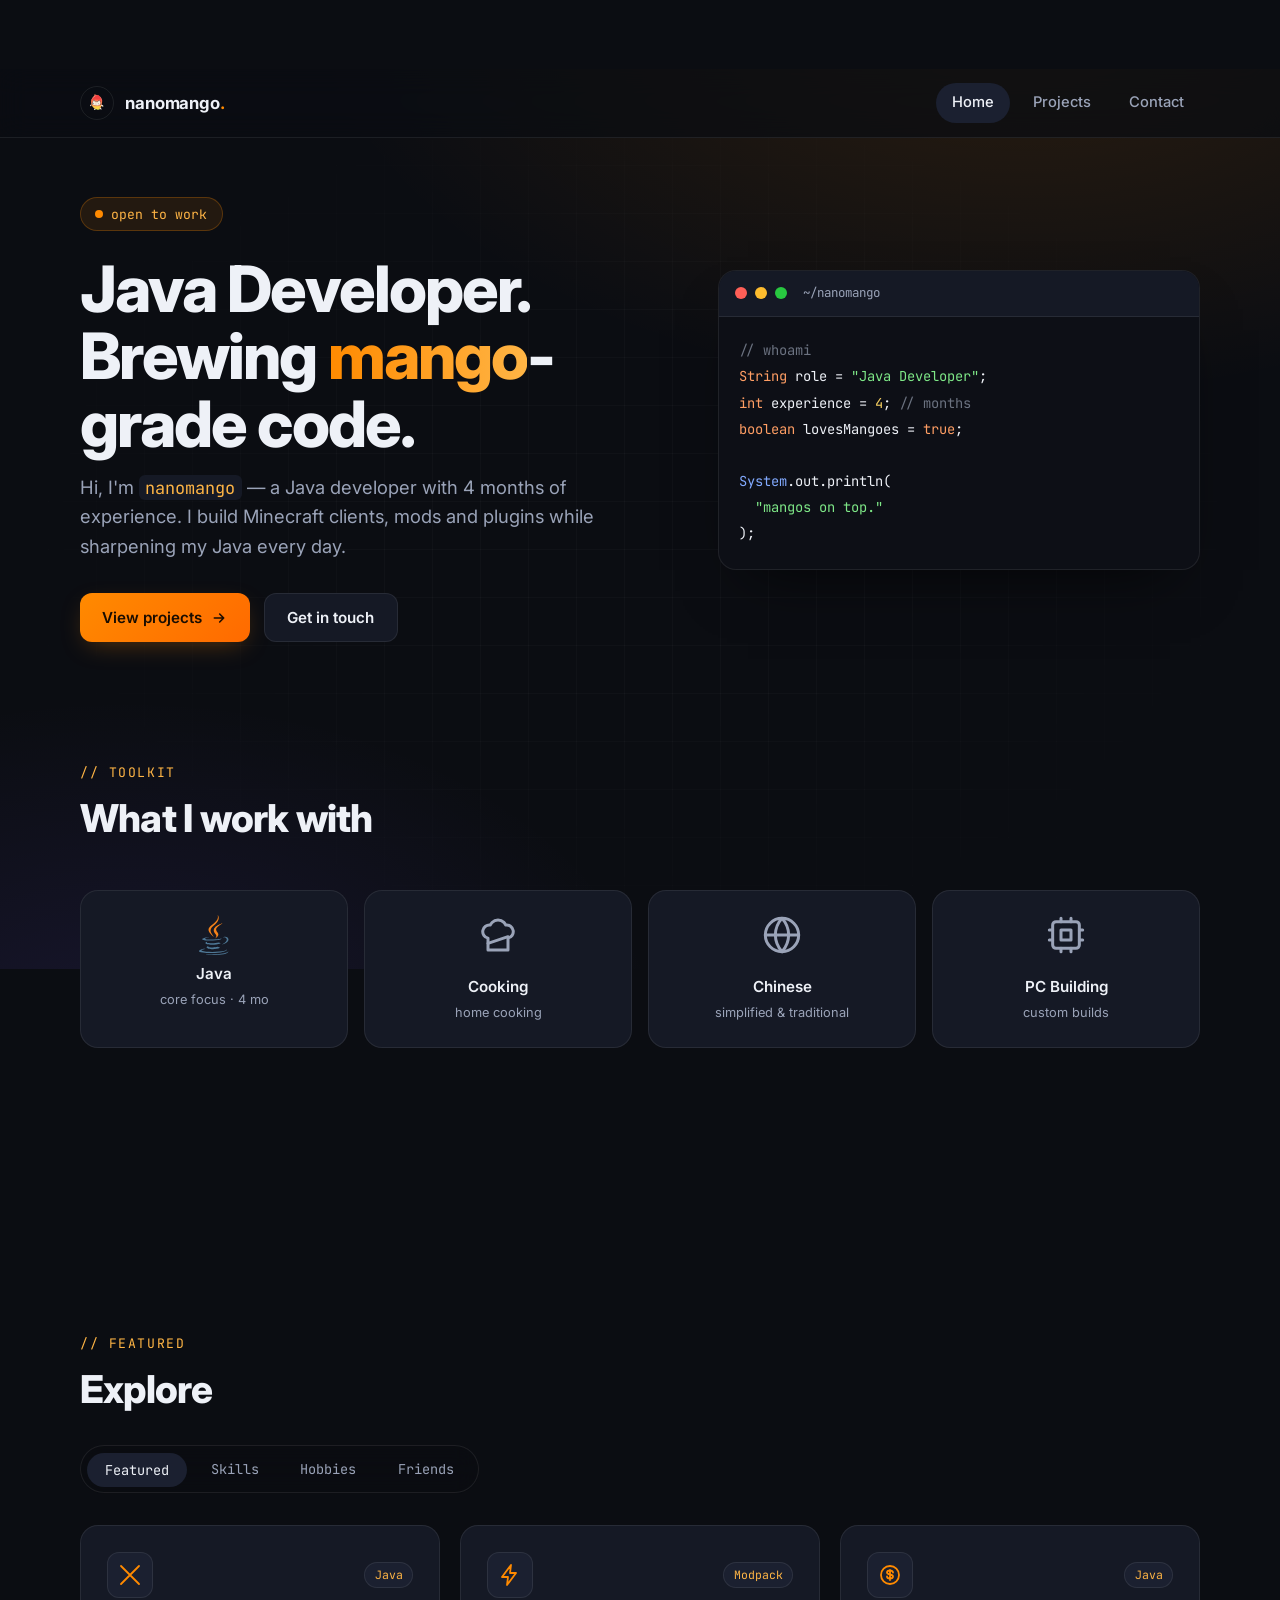
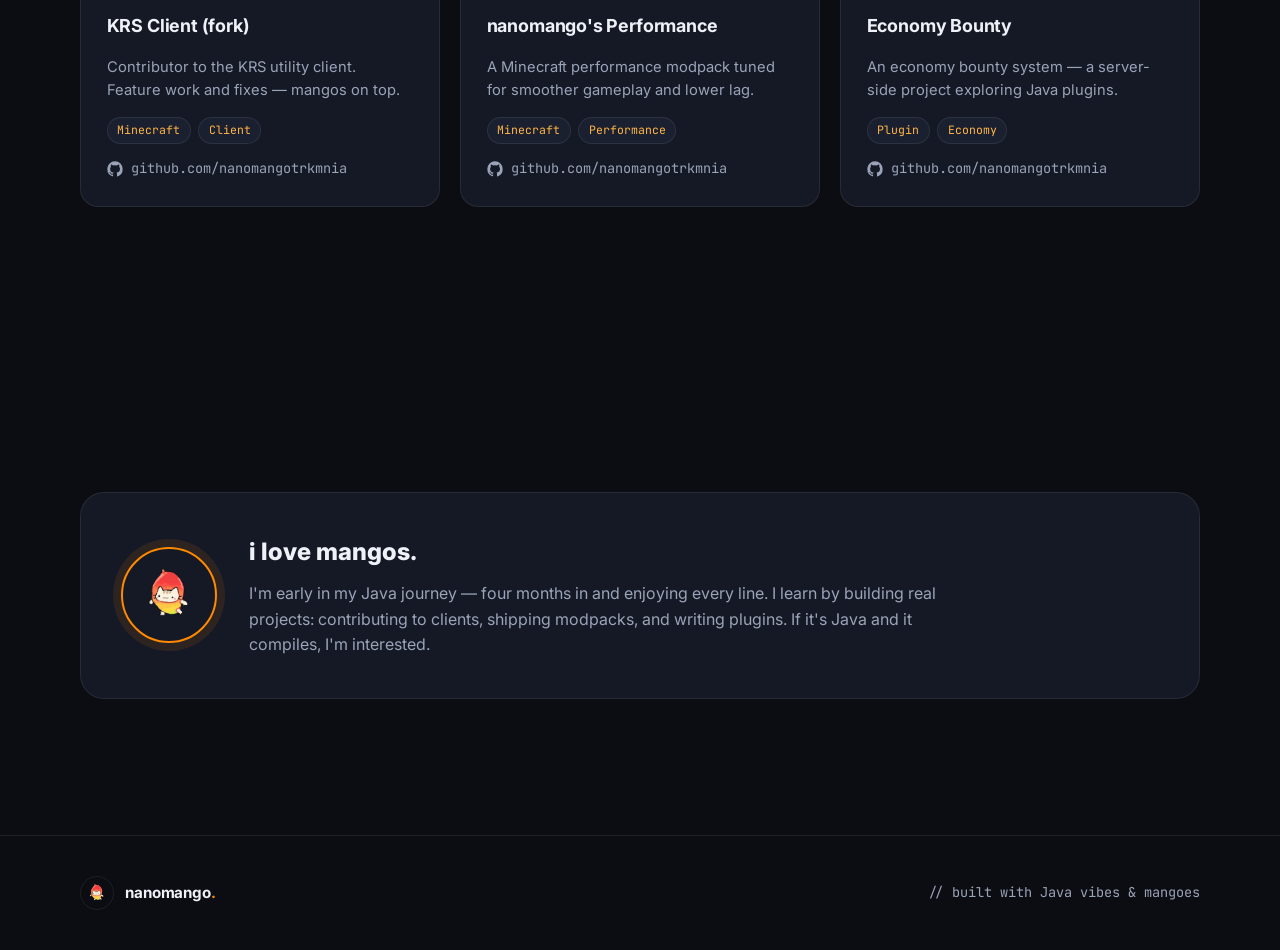
==== index.html @ e70721fc "website revamp" ====
<!DOCTYPE html>
<html lang="en" class="home">
<head>
    <meta charset="UTF-8">
    <meta name="viewport" content="width=device-width, initial-scale=1.0">
    <title>nanomango — Java Developer</title>
    <meta name="description" content="nanomango is a Java developer with 4 months of experience building Minecraft mods, plugins and clients.">
    <link rel="icon" type="image/png" href="assets/mangocat.png">
    <link rel="preconnect" href="https://fonts.googleapis.com">
    <link rel="preconnect" href="https://fonts.gstatic.com" crossorigin>
    <link href="https://fonts.googleapis.com/css2?family=Inter:wght@400;500;600;700;800&family=JetBrains+Mono:wght@400;500;600&display=swap" rel="stylesheet">
    <link rel="stylesheet" href="assets/style.css">
</head>
<body>
    <nav class="nav">
        <div class="container nav-inner">
            <a class="brand" href="./">
                <img src="assets/mangocat.png" alt="nanomango">
                nanomango<span class="dot">.</span>
            </a>
            <div class="nav-links">
                <a href="./" class="active">Home</a>
                <a href="projects/">Projects</a>
                <a href="contact/">Contact</a>
            </div>
        </div>
    </nav>

    <main>
        <section class="hero container">
            <div>
                <span class="eyebrow"><span class="pulse"></span> open to work</span>
                <h1>Java Developer.<br>Brewing <span class="accent">mango</span>-grade code.</h1>
                <p class="subtitle">
                    Hi, I'm <code>nanomango</code> — a Java developer with 4 months of experience.
                    I build Minecraft clients, mods and plugins while sharpening my Java every day.
                </p>
                <div class="btn-row">
                    <a class="btn btn-primary" href="projects/">
                        View projects
                        <svg width="16" height="16" viewBox="0 0 24 24" fill="none" stroke="currentColor" stroke-width="2.4" stroke-linecap="round" stroke-linejoin="round"><path d="M5 12h14M13 6l6 6-6 6"/></svg>
                    </a>
                    <a class="btn btn-ghost" href="contact/">Get in touch</a>
                </div>
            </div>

            <div class="terminal">
                <div class="terminal-head">
                    <span class="tl red"></span>
                    <span class="tl yellow"></span>
                    <span class="tl green"></span>
                    <span class="path">~/nanomango</span>
                </div>
                <div class="terminal-body">
                    <div class="line"><span class="cm">// whoami</span></div>
                    <div class="line"><span class="kw">String</span> role = <span class="str">"Java Developer"</span>;</div>
                    <div class="line"><span class="kw">int</span> experience = <span class="num">4</span>; <span class="cm">// months</span></div>
                    <div class="line"><span class="kw">boolean</span> lovesMangoes = <span class="kw">true</span>;</div>
                    <div class="line">&nbsp;</div>
                    <div class="line"><span class="fn">System</span>.out.println(</div>
                    <div class="line">  <span class="str">"mangos on top."</span></div>
                    <div class="line">);</div>
                </div>
            </div>
        </section>

        <section class="section container">
            <div class="section-head">
                <div class="kicker">// toolkit</div>
                <h2>What I work with</h2>
            </div>
            <div class="skills-grid">
                <div class="skill">
                    <img src="assets/java.svg" alt="Java" width="40" height="40">
                    <div class="name">Java</div>
                    <div class="lvl">core focus · 4 mo</div>
                </div>
                <div class="skill">
                    <svg viewBox="0 0 24 24" fill="none" stroke="#9aa3b8" stroke-width="1.8" stroke-linecap="round" stroke-linejoin="round"><path d="M6 13.87A4 4 0 0 1 7.41 6a5.11 5.11 0 0 1 1.05-1.54 5 5 0 0 1 7.08 0A5.11 5.11 0 0 1 16.59 6 4 4 0 0 1 18 13.87V21H6Z"/><path d="m6 17 12-4"/></svg>
                    <div class="name">Cooking</div>
                    <div class="lvl">home cooking</div>
                </div>
                <div class="skill">
                    <svg viewBox="0 0 24 24" fill="none" stroke="#9aa3b8" stroke-width="1.8" stroke-linecap="round" stroke-linejoin="round"><circle cx="12" cy="12" r="10"/><path d="M2 12h20M12 2a15.3 15.3 0 0 1 4 10 15.3 15.3 0 0 1-4 10 15.3 15.3 0 0 1-4-10 15.3 15.3 0 0 1 4-10z"/></svg>
                    <div class="name">Chinese</div>
                    <div class="lvl">simplified & traditional</div>
                </div>
                <div class="skill">
                    <svg viewBox="0 0 24 24" fill="none" stroke="#9aa3b8" stroke-width="1.8" stroke-linecap="round" stroke-linejoin="round"><rect x="4" y="4" width="16" height="16" rx="2"/><rect x="9" y="9" width="6" height="6"/><path d="M15 2v2M15 20v2M2 15h2M2 9h2M20 15h2M20 9h2M9 2v2M9 20v2"/></svg>
                    <div class="name">PC Building</div>
                    <div class="lvl">custom builds</div>
                </div>
            </div>
        </section>

        <section class="showcase container" id="showcase">
            <div class="section-head showcase-head">
                <div class="kicker">// featured</div>
                <h2>Explore</h2>
            </div>

            <div class="tabs" role="tablist">
                <button class="tab active" data-tab="featured">Featured</button>
                <button class="tab" data-tab="skills">Skills</button>
                <button class="tab" data-tab="hobbies">Hobbies</button>
                <button class="tab" data-tab="friends">Friends</button>
            </div>

            <div class="panes">
                <div class="pane active" id="pane-featured">
                    <div class="projects-grid">
                        <a class="project" href="https://github.com/nanomangotrkmnia/KRS-ohio-ver" target="_blank" rel="noopener">
                            <div class="project-top">
                                <span class="icon-badge">
                                    <svg viewBox="0 0 24 24" fill="none" stroke="#ff8a00" stroke-width="1.8" stroke-linecap="round" stroke-linejoin="round"><path d="M3 3l18 18M3 21L21 3"/></svg>
                                </span>
                                <span class="tag">Java</span>
                            </div>
                            <h3>KRS Client (fork)</h3>
                            <p>Contributor to the KRS utility client. Feature work and fixes — mangos on top.</p>
                            <div class="tags">
                                <span class="tag">Minecraft</span>
                                <span class="tag">Client</span>
                            </div>
                            <span class="repo-link">
                                <svg viewBox="0 0 24 24" fill="currentColor"><path d="M12 .5A11.5 11.5 0 0 0 .5 12a11.5 11.5 0 0 0 7.86 10.92c.58.11.79-.25.79-.56v-2c-3.2.7-3.88-1.36-3.88-1.36-.53-1.33-1.28-1.68-1.28-1.68-1.05-.72.08-.7.08-.7 1.16.08 1.77 1.2 1.77 1.2 1.03 1.77 2.7 1.26 3.36.96.1-.75.4-1.26.73-1.55-2.55-.29-5.24-1.28-5.24-5.68 0-1.25.45-2.28 1.2-3.08-.12-.3-.52-1.46.11-3.05 0 0 .97-.31 3.18 1.18a11 11 0 0 1 5.79 0c2.2-1.49 3.17-1.18 3.17-1.18.63 1.59.23 2.75.12 3.05.74.8 1.2 1.83 1.2 3.08 0 4.4-2.69 5.39-5.25 5.67.41.36.78 1.06.78 2.14v3.17c0 .31.2.68.8.56A11.5 11.5 0 0 0 23.5 12 11.5 11.5 0 0 0 12 .5Z"/></svg>
                                github.com/nanomangotrkmnia
                            </span>
                        </a>

                        <a class="project" href="https://github.com/nanomangotrkmnia/Nano-s-Performance" target="_blank" rel="noopener">
                            <div class="project-top">
                                <span class="icon-badge">
                                    <svg viewBox="0 0 24 24" fill="none" stroke="#ff8a00" stroke-width="1.8" stroke-linecap="round" stroke-linejoin="round"><path d="M13 2L4 14h6l-1 8 9-12h-6z"/></svg>
                                </span>
                                <span class="tag">Modpack</span>
                            </div>
                            <h3>nanomango's Performance</h3>
                            <p>A Minecraft performance modpack tuned for smoother gameplay and lower lag.</p>
                            <div class="tags">
                                <span class="tag">Minecraft</span>
                                <span class="tag">Performance</span>
                            </div>
                            <span class="repo-link">
                                <svg viewBox="0 0 24 24" fill="currentColor"><path d="M12 .5A11.5 11.5 0 0 0 .5 12a11.5 11.5 0 0 0 7.86 10.92c.58.11.79-.25.79-.56v-2c-3.2.7-3.88-1.36-3.88-1.36-.53-1.33-1.28-1.68-1.28-1.68-1.05-.72.08-.7.08-.7 1.16.08 1.77 1.2 1.77 1.2 1.03 1.77 2.7 1.26 3.36.96.1-.75.4-1.26.73-1.55-2.55-.29-5.24-1.28-5.24-5.68 0-1.25.45-2.28 1.2-3.08-.12-.3-.52-1.46.11-3.05 0 0 .97-.31 3.18 1.18a11 11 0 0 1 5.79 0c2.2-1.49 3.17-1.18 3.17-1.18.63 1.59.23 2.75.12 3.05.74.8 1.2 1.83 1.2 3.08 0 4.4-2.69 5.39-5.25 5.67.41.36.78 1.06.78 2.14v3.17c0 .31.2.68.8.56A11.5 11.5 0 0 0 23.5 12 11.5 11.5 0 0 0 12 .5Z"/></svg>
                                github.com/nanomangotrkmnia
                            </span>
                        </a>

                        <a class="project" href="https://github.com/nanomangotrkmnia/EconomyBounty" target="_blank" rel="noopener">
                            <div class="project-top">
                                <span class="icon-badge">
                                    <svg viewBox="0 0 24 24" fill="none" stroke="#ff8a00" stroke-width="1.8" stroke-linecap="round" stroke-linejoin="round"><circle cx="12" cy="12" r="9"/><path d="M12 7v10M15 9.5c0-1.4-1.3-2-3-2s-3 .6-3 2 1.4 1.7 3 2 3 .6 3 2-1.3 2-3 2-3-.6-3-2"/></svg>
                                </span>
                                <span class="tag">Java</span>
                            </div>
                            <h3>Economy Bounty</h3>
                            <p>An economy bounty system — a server-side project exploring Java plugins.</p>
                            <div class="tags">
                                <span class="tag">Plugin</span>
                                <span class="tag">Economy</span>
                            </div>
                            <span class="repo-link">
                                <svg viewBox="0 0 24 24" fill="currentColor"><path d="M12 .5A11.5 11.5 0 0 0 .5 12a11.5 11.5 0 0 0 7.86 10.92c.58.11.79-.25.79-.56v-2c-3.2.7-3.88-1.36-3.88-1.36-.53-1.33-1.28-1.68-1.28-1.68-1.05-.72.08-.7.08-.7 1.16.08 1.77 1.2 1.77 1.2 1.03 1.77 2.7 1.26 3.36.96.1-.75.4-1.26.73-1.55-2.55-.29-5.24-1.28-5.24-5.68 0-1.25.45-2.28 1.2-3.08-.12-.3-.52-1.46.11-3.05 0 0 .97-.31 3.18 1.18a11 11 0 0 1 5.79 0c2.2-1.49 3.17-1.18 3.17-1.18.63 1.59.23 2.75.12 3.05.74.8 1.2 1.83 1.2 3.08 0 4.4-2.69 5.39-5.25 5.67.41.36.78 1.06.78 2.14v3.17c0 .31.2.68.8.56A11.5 11.5 0 0 0 23.5 12 11.5 11.5 0 0 0 12 .5Z"/></svg>
                                github.com/nanomangotrkmnia
                            </span>
                        </a>
                    </div>
                </div>

                <div class="pane" id="pane-skills">
                    <div class="skills-grid">
                        <div class="skill">
                            <svg viewBox="0 0 24 24" fill="none" stroke="#9aa3b8" stroke-width="1.8" stroke-linecap="round" stroke-linejoin="round"><path d="M6 3h12v4a6 6 0 0 1-12 0zM6 4H4a2 2 0 0 0 2 3M18 4h2a2 2 0 0 1-2 3"/></svg>
                            <div class="name">Java</div>
                            <div class="lvl">core focus · 4 mo</div>
                            <div class="desc">OOP fundamentals, practiced daily.</div>
                        </div>
                        <div class="skill">
                            <svg viewBox="0 0 24 24" fill="none" stroke="#9aa3b8" stroke-width="1.8" stroke-linecap="round" stroke-linejoin="round"><path d="M6 13.87A4 4 0 0 1 7.41 6a5.11 5.11 0 0 1 1.05-1.54 5 5 0 0 1 7.08 0A5.11 5.11 0 0 1 16.59 6 4 4 0 0 1 18 13.87V21H6Z"/><path d="m6 17 12-4"/></svg>
                            <div class="name">Cooking</div>
                            <div class="lvl">home cooking</div>
                            <div class="desc">Kitchen experiments on the daily.</div>
                        </div>
                        <div class="skill">
                            <svg viewBox="0 0 24 24" fill="none" stroke="#9aa3b8" stroke-width="1.8" stroke-linecap="round" stroke-linejoin="round"><circle cx="12" cy="12" r="10"/><path d="M2 12h20M12 2a15.3 15.3 0 0 1 4 10 15.3 15.3 0 0 1-4 10 15.3 15.3 0 0 1-4-10 15.3 15.3 0 0 1 4-10z"/></svg>
                            <div class="name">Chinese</div>
                            <div class="lvl">simplified & traditional</div>
                            <div class="desc">Reading and writing in both scripts.</div>
                        </div>
                        <div class="skill">
                            <svg viewBox="0 0 24 24" fill="none" stroke="#9aa3b8" stroke-width="1.8" stroke-linecap="round" stroke-linejoin="round"><rect x="4" y="4" width="16" height="16" rx="2"/><rect x="9" y="9" width="6" height="6"/><path d="M15 2v2M15 20v2M2 15h2M2 9h2M20 15h2M20 9h2M9 2v2M9 20v2"/></svg>
                            <div class="name">PC Building</div>
                            <div class="lvl">custom builds</div>
                            <div class="desc">Picking parts and putting them together.</div>
                        </div>
                    </div>
                </div>

                <div class="pane" id="pane-hobbies">
                    <div class="hobby-grid">
                        <div class="card">
                            <h3>Minecraft</h3>
                            <p>Building, exploring and breaking blocks since forever.</p>
                        </div>
                        <div class="card">
                            <h3>Modding</h3>
                            <p>Tinkering with clients, mods and plugins.</p>
                        </div>
                        <div class="card">
                            <h3>Mangoes</h3>
                            <p>The superior fruit. No debate.</p>
                        </div>
                        <div class="card">
                            <h3>PC Building</h3>
                            <p>Picking parts and chasing frames.</p>
                        </div>
                        <div class="card">
                            <h3>Reading</h3>
                            <p>Novels and manhwas, one chapter at a time.</p>
                        </div>
                        <div class="card">
                            <h3>Cooking</h3>
                            <p>Experimenting in the kitchen.</p>
                        </div>
                        <div class="card">
                            <h3>Bedwars</h3>
                            <p>Breaking beds and taking names.</p>
                        </div>
                    </div>
                </div>

                <div class="pane" id="pane-friends">
                    <div class="friend-grid">
                        <div class="card friend">
                            <img class="friend-avatar" src="assets/friend-1.png" alt="Jamal Haung">
                            <h3>Jamal Haung</h3>
                            <span class="tag">friend</span>
                        </div>
                        <a class="card friend" href="https://discord.gg/nMTEzHcwSW" target="_blank" rel="noopener">
                            <h3>KRS Discord</h3>
                            <p>Join the KRS client community.</p>
                            <span class="tag">discord</span>
                            <span class="hint">click me to get invite</span>
                        </a>
                        <div class="card friend">
                            <img class="friend-avatar" src="assets/friend-2.png" alt="Coda">
                            <h3>Coda</h3>
                            <span class="tag">friend</span>
                        </div>
                    </div>
                    <p class="pane-note">More friends, communities &amp; servers will be added here soon.</p>
                </div>
            </div>
        </section>

        <section class="section container">
            <div class="about">
                <img class="mango-badge" src="assets/mangocat.png" alt="mangocat">
                <div>
                    <h2>i love mangos.</h2>
                    <p>
                        I'm early in my Java journey — four months in and enjoying every line.
                        I learn by building real projects: contributing to clients, shipping modpacks,
                        and writing plugins. If it's Java and it compiles, I'm interested.
                    </p>
                </div>
            </div>
        </section>
    </main>

    <footer class="footer">
        <div class="container footer-inner">
            <a class="brand" href="./">
                <img src="assets/mangocat.png" alt="nanomango">
                nanomango<span class="dot">.</span>
            </a>
            <span class="made">// built with Java vibes & mangoes</span>
        </div>
    </footer>

    <script>
        const tabs = document.querySelectorAll('.tab');
        const panes = document.querySelectorAll('.pane');
        tabs.forEach(tab => {
            tab.addEventListener('click', () => {
                tabs.forEach(t => t.classList.remove('active'));
                panes.forEach(p => p.classList.remove('active'));
                tab.classList.add('active');
                document.getElementById('pane-' + tab.dataset.tab).classList.add('active');
            });
        });
    </script>
</body>
</html>
---- assets/style.css ----
:root {
    --bg: #0b0d12;
    --bg-2: #10131b;
    --surface: #151925;
    --surface-2: #1b2030;
    --border: rgba(255, 255, 255, 0.08);
    --text: #eef1f7;
    --muted: #9aa3b8;
    --accent: #ff8a00;
    --accent-2: #ffb545;
    --accent-glow: rgba(255, 138, 0, 0.35);
    --code: #7ee787;
    --radius: 18px;
    --mono: "JetBrains Mono", "SF Mono", "Cascadia Code", Consolas, monospace;
    --sans: "Inter", -apple-system, BlinkMacSystemFont, "Segoe UI", Roboto, sans-serif;
}

* { margin: 0; padding: 0; box-sizing: border-box; }

html { scroll-behavior: smooth; }

html.home { scroll-snap-type: y mandatory; }

body {
    background: var(--bg);
    color: var(--text);
    font-family: var(--sans);
    line-height: 1.6;
    -webkit-font-smoothing: antialiased;
    overflow-x: hidden;
    position: relative;
}

/* Ambient background (replaces video) */
body::before {
    content: "";
    position: fixed;
    inset: 0;
    z-index: -2;
    background:
        radial-gradient(1200px 700px at 80% -10%, rgba(255, 138, 0, 0.14), transparent 60%),
        radial-gradient(900px 600px at 10% 110%, rgba(120, 90, 255, 0.12), transparent 60%),
        var(--bg);
}

body::after {
    content: "";
    position: fixed;
    inset: 0;
    z-index: -1;
    background-image:
        linear-gradient(rgba(255, 255, 255, 0.025) 1px, transparent 1px),
        linear-gradient(90deg, rgba(255, 255, 255, 0.025) 1px, transparent 1px);
    background-size: 48px 48px;
    mask-image: radial-gradient(ellipse at center, black 30%, transparent 75%);
    -webkit-mask-image: radial-gradient(ellipse at center, black 30%, transparent 75%);
}

a { color: inherit; text-decoration: none; }

.container {
    width: min(1120px, 92%);
    margin: 0 auto;
}

/* ---------- Nav ---------- */
.nav {
    position: sticky;
    top: 0;
    z-index: 50;
    backdrop-filter: blur(14px);
    background: rgba(11, 13, 18, 0.72);
    border-bottom: 1px solid var(--border);
}

.nav-inner {
    display: flex;
    align-items: center;
    justify-content: space-between;
    height: 68px;
}

.brand {
    display: flex;
    align-items: center;
    gap: 0;
    font-weight: 700;
    font-size: 1.05rem;
    letter-spacing: -0.01em;
}

.brand img {
    width: 34px;
    height: 34px;
    border-radius: 50%;
    object-fit: cover;
    border: 1px solid var(--border);
    margin-right: 0.7rem;
}

.brand .dot {
    color: var(--accent);
}

.nav-links {
    display: flex;
    gap: 0.4rem;
}

.nav-links a {
    padding: 0.5rem 1rem;
    border-radius: 999px;
    color: var(--muted);
    font-size: 0.92rem;
    font-weight: 500;
    transition: color 0.2s ease, background 0.2s ease;
}

.nav-links a:hover { color: var(--text); background: var(--surface); }

.nav-links a.active { color: var(--text); background: var(--surface-2); }

/* ---------- Hero ---------- */
.hero {
    padding: clamp(4rem, 10vw, 8rem) 0 3rem;
    display: grid;
    grid-template-columns: 1.1fr 0.9fr;
    gap: 3rem;
    align-items: center;
}

.eyebrow {
    display: inline-flex;
    align-items: center;
    gap: 0.5rem;
    font-family: var(--mono);
    font-size: 0.82rem;
    color: var(--accent-2);
    background: rgba(255, 138, 0, 0.1);
    border: 1px solid rgba(255, 138, 0, 0.25);
    padding: 0.35rem 0.9rem;
    border-radius: 999px;
    margin-bottom: 1.5rem;
}

.eyebrow .pulse {
    width: 8px;
    height: 8px;
    border-radius: 50%;
    background: var(--accent);
    box-shadow: 0 0 0 0 var(--accent-glow);
    animation: pulse 2s infinite;
}

@keyframes pulse {
    0% { box-shadow: 0 0 0 0 var(--accent-glow); }
    70% { box-shadow: 0 0 0 9px transparent; }
    100% { box-shadow: 0 0 0 0 transparent; }
}

.hero h1 {
    font-size: clamp(2.4rem, 6vw, 4rem);
    font-weight: 800;
    letter-spacing: -0.03em;
    line-height: 1.05;
    margin-bottom: 1rem;
}

.hero h1 .accent {
    background: linear-gradient(90deg, var(--accent), var(--accent-2));
    -webkit-background-clip: text;
    background-clip: text;
    color: transparent;
}

.hero .subtitle {
    color: var(--muted);
    font-size: 1.15rem;
    max-width: 34rem;
    margin-bottom: 2rem;
}

.hero .subtitle code {
    font-family: var(--mono);
    color: var(--accent-2);
    background: var(--surface);
    padding: 0.1rem 0.4rem;
    border-radius: 6px;
    font-size: 0.92em;
}

.btn-row { display: flex; flex-wrap: wrap; gap: 0.9rem; }

.btn {
    display: inline-flex;
    align-items: center;
    gap: 0.55rem;
    padding: 0.72rem 1.4rem;
    border-radius: 12px;
    font-weight: 600;
    font-size: 0.95rem;
    transition: transform 0.15s ease, box-shadow 0.2s ease, background 0.2s ease;
}

.btn-primary {
    background: linear-gradient(135deg, var(--accent), #ff6a00);
    color: #1a0d00;
    box-shadow: 0 8px 26px -8px var(--accent-glow);
}

.btn-primary:hover { transform: translateY(-2px); box-shadow: 0 14px 34px -8px var(--accent-glow); }

.btn-ghost {
    background: var(--surface);
    border: 1px solid var(--border);
    color: var(--text);
}

.btn-ghost:hover { transform: translateY(-2px); background: var(--surface-2); }

/* Terminal card */
.terminal {
    background: #0d0f16;
    border: 1px solid var(--border);
    border-radius: var(--radius);
    overflow: hidden;
    box-shadow: 0 30px 60px -30px rgba(0, 0, 0, 0.7);
    font-family: var(--mono);
    font-size: 0.86rem;
}

.terminal-head {
    display: flex;
    align-items: center;
    gap: 0.5rem;
    padding: 0.8rem 1rem;
    background: var(--surface);
    border-bottom: 1px solid var(--border);
}

.terminal-head .tl {
    width: 12px;
    height: 12px;
    border-radius: 50%;
}

.tl.red { background: #ff5f57; }
.tl.yellow { background: #febc2e; }
.tl.green { background: #28c840; }

.terminal-head .path {
    margin-left: 0.5rem;
    color: var(--muted);
    font-size: 0.78rem;
}

.terminal-body { padding: 1.25rem 1.25rem 1.4rem; line-height: 1.9; }

.terminal-body .line { white-space: pre-wrap; word-break: break-word; }

.terminal-body .kw { color: #ff9e64; }
.terminal-body .str { color: #7ee787; }
.terminal-body .fn { color: #82aaff; }
.terminal-body .cm { color: #6b7280; }
.terminal-body .num { color: #f2cc60; }

/* ---------- Section helpers ---------- */
.section { padding: 4.5rem 0; }

.section-head { margin-bottom: 2.5rem; }

.section-head .kicker {
    font-family: var(--mono);
    color: var(--accent-2);
    font-size: 0.82rem;
    letter-spacing: 0.12em;
    text-transform: uppercase;
}

.section-head h2 {
    font-size: clamp(1.7rem, 4vw, 2.4rem);
    font-weight: 800;
    letter-spacing: -0.02em;
    margin-top: 0.3rem;
}

/* ---------- Skills ---------- */
.skills-grid {
    display: grid;
    grid-template-columns: repeat(auto-fit, minmax(150px, 1fr));
    gap: 1rem;
}

.skill {
    background: var(--surface);
    border: 1px solid var(--border);
    border-radius: var(--radius);
    padding: 1.5rem 1.25rem;
    text-align: center;
    transition: transform 0.2s ease, border-color 0.2s ease;
}

.skill:hover { transform: translateY(-4px); border-color: rgba(255, 138, 0, 0.4); }

.skill svg { width: 40px; height: 40px; margin-bottom: 0.8rem; }

.skill .name { font-weight: 600; font-size: 0.95rem; }

.skill .lvl { color: var(--muted); font-size: 0.8rem; margin-top: 0.2rem; }

/* ---------- Projects ---------- */
.projects-grid {
    display: grid;
    grid-template-columns: repeat(auto-fit, minmax(300px, 1fr));
    gap: 1.25rem;
}

.project {
    background: var(--surface);
    border: 1px solid var(--border);
    border-radius: var(--radius);
    padding: 1.6rem;
    display: flex;
    flex-direction: column;
    gap: 0.9rem;
    transition: transform 0.2s ease, border-color 0.2s ease, box-shadow 0.2s ease;
}

.project:hover {
    transform: translateY(-4px);
    border-color: rgba(255, 138, 0, 0.35);
    box-shadow: 0 20px 40px -24px rgba(255, 138, 0, 0.3);
}

.project-top {
    display: flex;
    align-items: center;
    justify-content: space-between;
}

.project .icon-badge {
    width: 46px;
    height: 46px;
    border-radius: 12px;
    display: grid;
    place-items: center;
    background: var(--surface-2);
    border: 1px solid var(--border);
}

.project .icon-badge svg { width: 24px; height: 24px; }

.project h3 { font-size: 1.12rem; font-weight: 700; letter-spacing: -0.01em; }

.project p { color: var(--muted); font-size: 0.92rem; }

.project .tags { display: flex; flex-wrap: wrap; gap: 0.45rem; }

.tag {
    font-family: var(--mono);
    font-size: 0.72rem;
    padding: 0.2rem 0.6rem;
    border-radius: 999px;
    background: var(--surface-2);
    color: var(--accent-2);
    border: 1px solid var(--border);
}

.project .repo-link {
    display: inline-flex;
    align-items: center;
    gap: 0.5rem;
    color: var(--muted);
    font-size: 0.85rem;
    font-family: var(--mono);
    transition: color 0.2s ease;
}

.project .repo-link:hover { color: var(--accent-2); }

.project .repo-link svg { width: 16px; height: 16px; }

/* ---------- Showcase (featured / skills / hobbies / friends) ---------- */
.home .hero,
.home .section,
.home .showcase {
    scroll-snap-align: start;
}

.home .showcase { scroll-snap-stop: always; }

.showcase {
    min-height: 100vh;
    display: flex;
    flex-direction: column;
    justify-content: center;
    padding: 6rem 0;
}

.showcase-head { margin-bottom: 1.5rem; }

.tabs {
    display: flex;
    flex-wrap: wrap;
    gap: 0.4rem;
    width: fit-content;
    max-width: 100%;
    margin-bottom: 2rem;
    padding: 0.4rem;
    background: rgba(11, 13, 18, 0.6);
    backdrop-filter: blur(12px);
    border: 1px solid var(--border);
    border-radius: 999px;
    position: sticky;
    top: 84px;
    z-index: 20;
}

.tab {
    font-family: var(--mono);
    font-size: 0.85rem;
    color: var(--muted);
    background: transparent;
    border: none;
    padding: 0.5rem 1.1rem;
    border-radius: 999px;
    cursor: pointer;
    transition: color 0.2s ease, background 0.2s ease;
}

.tab:hover { color: var(--text); }

.tab.active { color: var(--text); background: var(--surface-2); }

.pane { display: none; }

.pane.active { display: block; }

.skill .desc { color: var(--muted); font-size: 0.78rem; margin-top: 0.5rem; }

.hobby-grid,
.friend-grid {
    display: grid;
    grid-template-columns: repeat(auto-fit, minmax(220px, 1fr));
    gap: 1rem;
}

.card {
    background: var(--surface);
    border: 1px solid var(--border);
    border-radius: var(--radius);
    padding: 1.4rem;
    transition: transform 0.2s ease, border-color 0.2s ease;
}

.card:hover { transform: translateY(-4px); border-color: rgba(255, 138, 0, 0.4); }

.card h3 { font-size: 1rem; font-weight: 700; margin-bottom: 0.3rem; }

.card p { color: var(--muted); font-size: 0.88rem; }

.card.friend { display: flex; flex-direction: column; gap: 0.6rem; align-items: flex-start; }

.card.friend .hint {
    color: var(--accent-2);
    font-size: 0.78rem;
    font-family: var(--mono);
}

.card.friend .friend-avatar {
    width: 56px;
    height: 56px;
    border-radius: 50%;
    object-fit: cover;
    border: 2px solid var(--accent);
    box-shadow: 0 0 0 6px rgba(255, 138, 0, 0.1);
}

.pane-note { color: var(--muted); font-size: 0.85rem; font-family: var(--mono); margin-top: 1.25rem; }

/* ---------- CTA / About band ---------- */
.about {
    background: var(--surface);
    border: 1px solid var(--border);
    border-radius: 24px;
    padding: 2.5rem;
    display: grid;
    grid-template-columns: auto 1fr;
    gap: 2rem;
    align-items: center;
}

.about .mango-badge {
    width: 96px;
    height: 96px;
    border-radius: 50%;
    object-fit: cover;
    border: 2px solid var(--accent);
    box-shadow: 0 0 0 8px rgba(255, 138, 0, 0.1);
}

.about h2 { font-size: 1.5rem; font-weight: 800; margin-bottom: 0.6rem; }

.about p { color: var(--muted); max-width: 44rem; }

/* ---------- Footer ---------- */
.footer {
    border-top: 1px solid var(--border);
    padding: 2.5rem 0;
    margin-top: 4rem;
}

.footer-inner {
    display: flex;
    align-items: center;
    justify-content: space-between;
    flex-wrap: wrap;
    gap: 1rem;
}

.footer .brand { font-size: 0.95rem; }

.footer .made {
    color: var(--muted);
    font-size: 0.85rem;
    font-family: var(--mono);
}

/* ---------- Contact page ---------- */
.contact-center {
    display: flex;
    flex-direction: column;
    gap: 1.5rem;
    max-width: 560px;
    margin: 0 auto;
}

.contact-card {
    display: flex;
    align-items: center;
    justify-content: center;
    gap: 1.4rem;
    background: var(--surface);
    border: 1px solid var(--border);
    border-radius: 20px;
    padding: 2.4rem 2rem;
    transition: border-color 0.2s ease, transform 0.2s ease;
}

.contact-card:hover { border-color: rgba(255, 138, 0, 0.45); transform: translateY(-3px); }

.contact-card .ic {
    width: 72px;
    height: 72px;
    border-radius: 18px;
    display: grid;
    place-items: center;
    background: var(--surface-2);
    border: 1px solid var(--border);
    flex-shrink: 0;
}

.contact-card .ic svg { width: 32px; height: 32px; }

.contact-card .ic img { width: 60px; height: auto; object-fit: contain; }

.contact-card .lbl { font-size: 0.85rem; color: var(--muted); }

.contact-card .val { font-weight: 700; font-size: 1.2rem; word-break: break-all; }

/* ---------- PowerShell terminal ---------- */
.terminal-body .ps { color: #6ea8fe; }

.copy-email {
    font-family: var(--mono);
    font-size: 0.8rem;
    color: var(--text);
    background: var(--surface-2);
    border: 1px solid var(--border);
    border-radius: 8px;
    padding: 0.45rem 0.9rem;
    cursor: pointer;
    transition: color 0.2s ease, border-color 0.2s ease, background 0.2s ease;
}

.copy-email:hover { border-color: rgba(255, 138, 0, 0.45); color: var(--accent-2); }

.copy-email.copied { color: var(--code); border-color: var(--code); }

/* ---------- Windows window ---------- */
.terminal-win .terminal-head {
    justify-content: space-between;
    gap: 0;
    padding: 0;
    height: 40px;
    background: #20242e;
}

.terminal-win .win-title {
    display: flex;
    align-items: center;
    gap: 0.55rem;
    padding: 0 0.9rem;
    font-family: var(--sans);
    font-size: 0.82rem;
    font-weight: 500;
    color: var(--text);
    user-select: none;
}

.terminal-win .win-icon {
    display: inline-grid;
    place-items: center;
    width: 20px;
    height: 20px;
    border-radius: 4px;
    background: #012456;
    color: #fff;
    font-family: var(--mono);
    font-size: 0.68rem;
    font-weight: 700;
}

.terminal-win .win-controls {
    display: flex;
    align-self: stretch;
}

.terminal-win .win-btn {
    width: 46px;
    display: grid;
    place-items: center;
    color: var(--muted);
    transition: background 0.15s ease, color 0.15s ease;
}

.terminal-win .win-btn:hover { background: rgba(255, 255, 255, 0.06); color: var(--text); }

.terminal-win .win-close:hover { background: #e81123; color: #fff; }

/* ---------- Stats row ---------- */
.stats {
    display: grid;
    grid-template-columns: repeat(3, 1fr);
    gap: 1rem;
    margin: -1rem 0 3rem;
}

.stat {
    background: var(--surface);
    border: 1px solid var(--border);
    border-radius: var(--radius);
    padding: 1.3rem 1.4rem;
    text-align: center;
}

.stat .num {
    font-family: var(--mono);
    font-size: 1.7rem;
    font-weight: 700;
    color: var(--accent-2);
    line-height: 1.2;
}

.stat .lbl { color: var(--muted); font-size: 0.82rem; margin-top: 0.2rem; }

/* ---------- CTA band ---------- */
.cta-band {
    margin-top: 3.5rem;
    background: linear-gradient(135deg, rgba(255, 138, 0, 0.12), rgba(255, 106, 0, 0.04));
    border: 1px solid rgba(255, 138, 0, 0.25);
    border-radius: 24px;
    padding: 2.5rem;
    display: flex;
    align-items: center;
    justify-content: space-between;
    gap: 1.5rem;
    flex-wrap: wrap;
}

.cta-band h2 { font-size: 1.4rem; font-weight: 800; letter-spacing: -0.01em; }

.cta-band p { color: var(--muted); max-width: 30rem; }

/* ---------- Responsive ---------- */
@media (max-width: 820px) {
    .hero { grid-template-columns: 1fr; }
    .about { grid-template-columns: 1fr; text-align: center; justify-items: center; }
    .stats { grid-template-columns: 1fr; }
    .cta-band { flex-direction: column; text-align: center; align-items: center; }
}

@media (max-width: 560px) {
    .nav-inner { height: 60px; }
    .nav-links a { padding: 0.4rem 0.7rem; font-size: 0.85rem; }
}
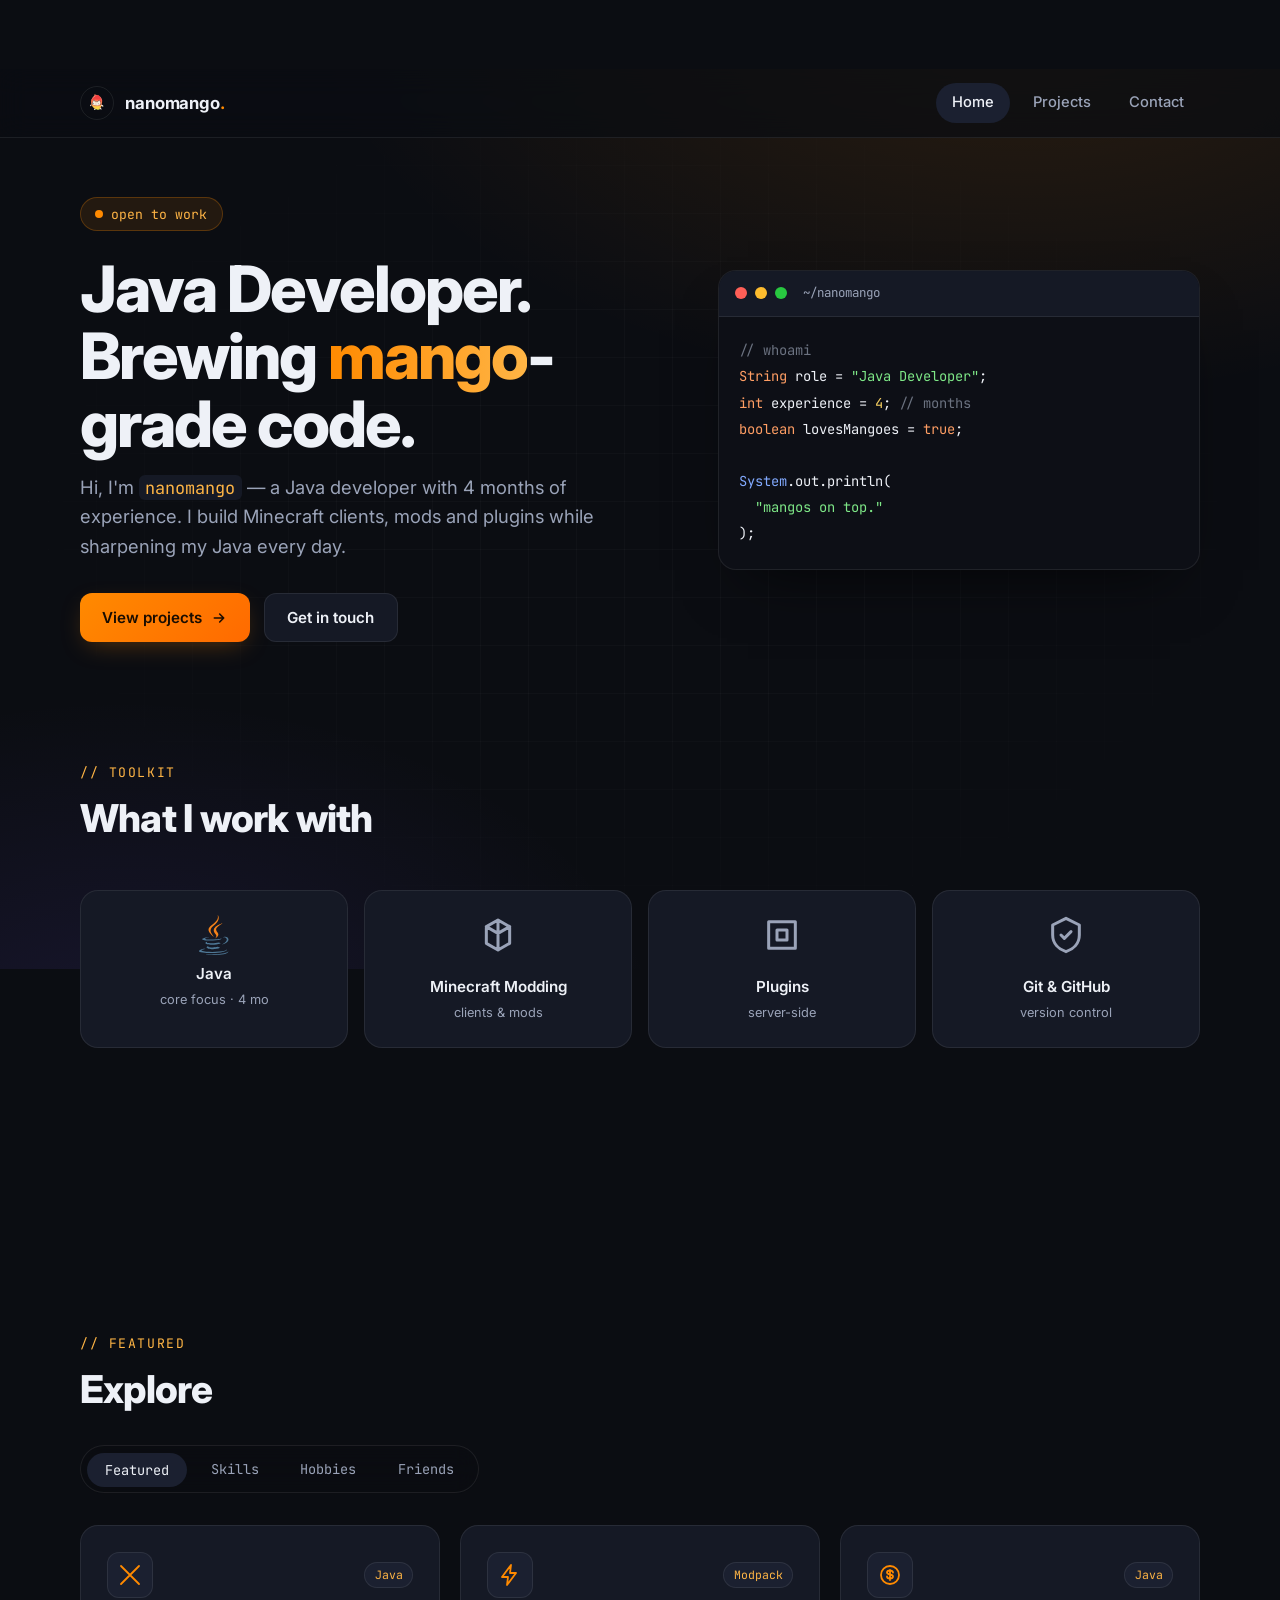
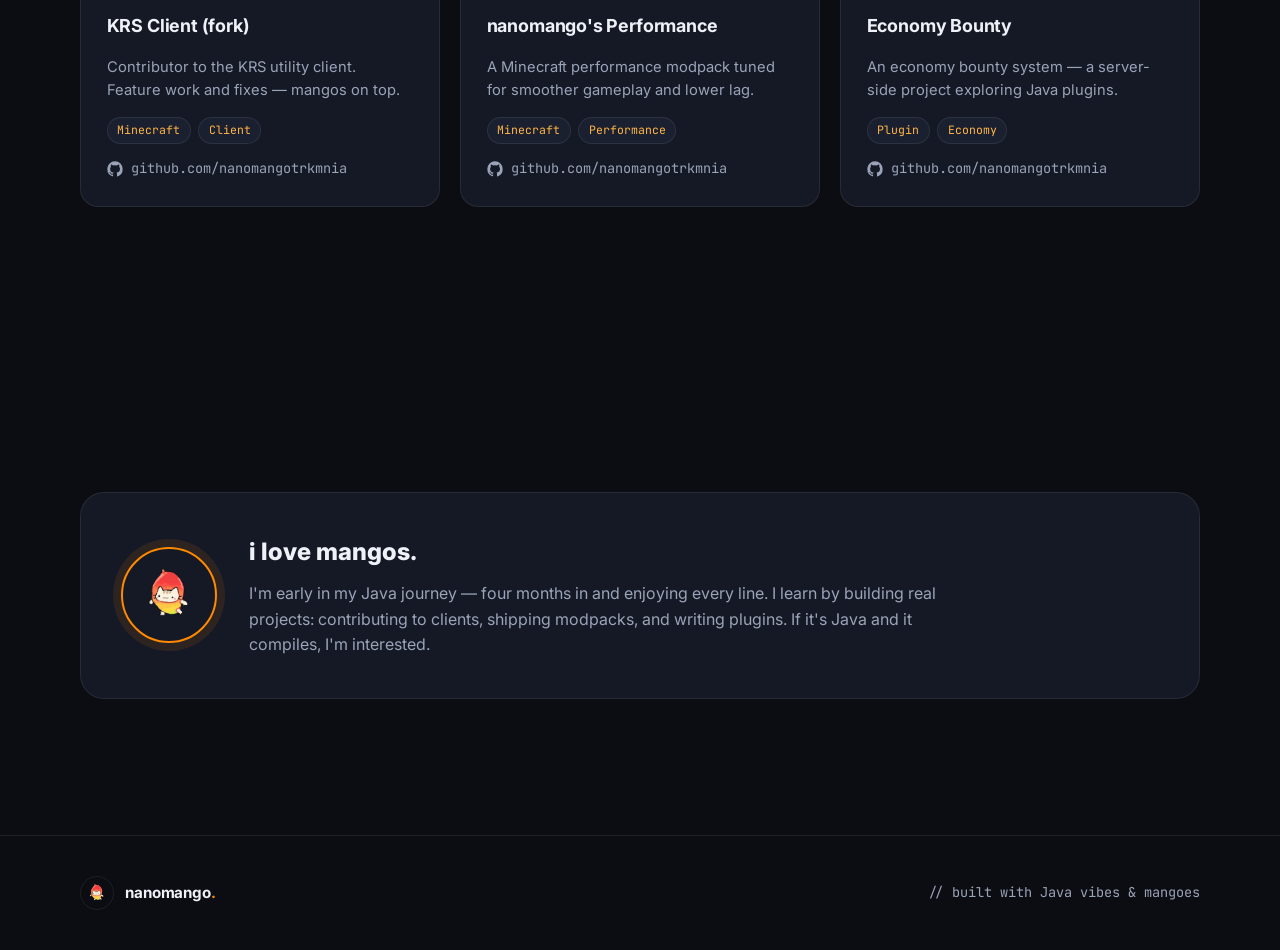
==== commit 83e9d2f4: "coda wanted a quote added" ====
--- a/index.html
+++ b/index.html
@@ -76,19 +76,19 @@
                     <div class="lvl">core focus · 4 mo</div>
                 </div>
                 <div class="skill">
-                    <svg viewBox="0 0 24 24" fill="none" stroke="#9aa3b8" stroke-width="1.8" stroke-linecap="round" stroke-linejoin="round"><path d="M6 13.87A4 4 0 0 1 7.41 6a5.11 5.11 0 0 1 1.05-1.54 5 5 0 0 1 7.08 0A5.11 5.11 0 0 1 16.59 6 4 4 0 0 1 18 13.87V21H6Z"/><path d="m6 17 12-4"/></svg>
-                    <div class="name">Cooking</div>
-                    <div class="lvl">home cooking</div>
-                </div>
-                <div class="skill">
-                    <svg viewBox="0 0 24 24" fill="none" stroke="#9aa3b8" stroke-width="1.8" stroke-linecap="round" stroke-linejoin="round"><circle cx="12" cy="12" r="10"/><path d="M2 12h20M12 2a15.3 15.3 0 0 1 4 10 15.3 15.3 0 0 1-4 10 15.3 15.3 0 0 1-4-10 15.3 15.3 0 0 1 4-10z"/></svg>
-                    <div class="name">Chinese</div>
-                    <div class="lvl">simplified & traditional</div>
-                </div>
-                <div class="skill">
-                    <svg viewBox="0 0 24 24" fill="none" stroke="#9aa3b8" stroke-width="1.8" stroke-linecap="round" stroke-linejoin="round"><rect x="4" y="4" width="16" height="16" rx="2"/><rect x="9" y="9" width="6" height="6"/><path d="M15 2v2M15 20v2M2 15h2M2 9h2M20 15h2M20 9h2M9 2v2M9 20v2"/></svg>
-                    <div class="name">PC Building</div>
-                    <div class="lvl">custom builds</div>
+                    <svg viewBox="0 0 24 24" fill="none" stroke="#9aa3b8" stroke-width="1.8" stroke-linecap="round" stroke-linejoin="round"><path d="M12 3v18M5 7l7-4 7 4M5 7l7 4 7-4M5 7v10l7 4 7-4V7"/></svg>
+                    <div class="name">Minecraft Modding</div>
+                    <div class="lvl">clients & mods</div>
+                </div>
+                <div class="skill">
+                    <svg viewBox="0 0 24 24" fill="none" stroke="#9aa3b8" stroke-width="1.8" stroke-linecap="round" stroke-linejoin="round"><path d="M4 4h16v16H4zM9 9h6v6H9z"/></svg>
+                    <div class="name">Plugins</div>
+                    <div class="lvl">server-side</div>
+                </div>
+                <div class="skill">
+                    <svg viewBox="0 0 24 24" fill="none" stroke="#9aa3b8" stroke-width="1.8" stroke-linecap="round" stroke-linejoin="round"><path d="M12 2l8 4v6c0 5-3.5 8.5-8 10-4.5-1.5-8-5-8-10V6z"/><path d="M9 12l2 2 4-4"/></svg>
+                    <div class="name">Git & GitHub</div>
+                    <div class="lvl">version control</div>
                 </div>
             </div>
         </section>
@@ -247,6 +247,7 @@
                             <img class="friend-avatar" src="assets/friend-2.png" alt="Coda">
                             <h3>Coda</h3>
                             <span class="tag">friend</span>
+                            <p class="quote">&ldquo;The shortest path was a detour.&rdquo; &mdash; Gyro Zeppeli</p>
                         </div>
                     </div>
                     <p class="pane-note">More friends, communities &amp; servers will be added here soon.</p>
--- a/assets/style.css
+++ b/assets/style.css
@@ -461,12 +461,6 @@
 
 .card.friend { display: flex; flex-direction: column; gap: 0.6rem; align-items: flex-start; }
 
-.card.friend .hint {
-    color: var(--accent-2);
-    font-size: 0.78rem;
-    font-family: var(--mono);
-}
-
 .card.friend .friend-avatar {
     width: 56px;
     height: 56px;
@@ -474,6 +468,21 @@
     object-fit: cover;
     border: 2px solid var(--accent);
     box-shadow: 0 0 0 6px rgba(255, 138, 0, 0.1);
+}
+
+.card.friend .hint {
+    color: var(--accent-2);
+    font-size: 0.78rem;
+    font-family: var(--mono);
+}
+
+.card.friend .quote {
+    color: var(--muted);
+    font-size: 0.85rem;
+    font-style: italic;
+    border-left: 2px solid var(--accent);
+    padding-left: 0.7rem;
+    margin-top: 0.2rem;
 }
 
 .pane-note { color: var(--muted); font-size: 0.85rem; font-family: var(--mono); margin-top: 1.25rem; }
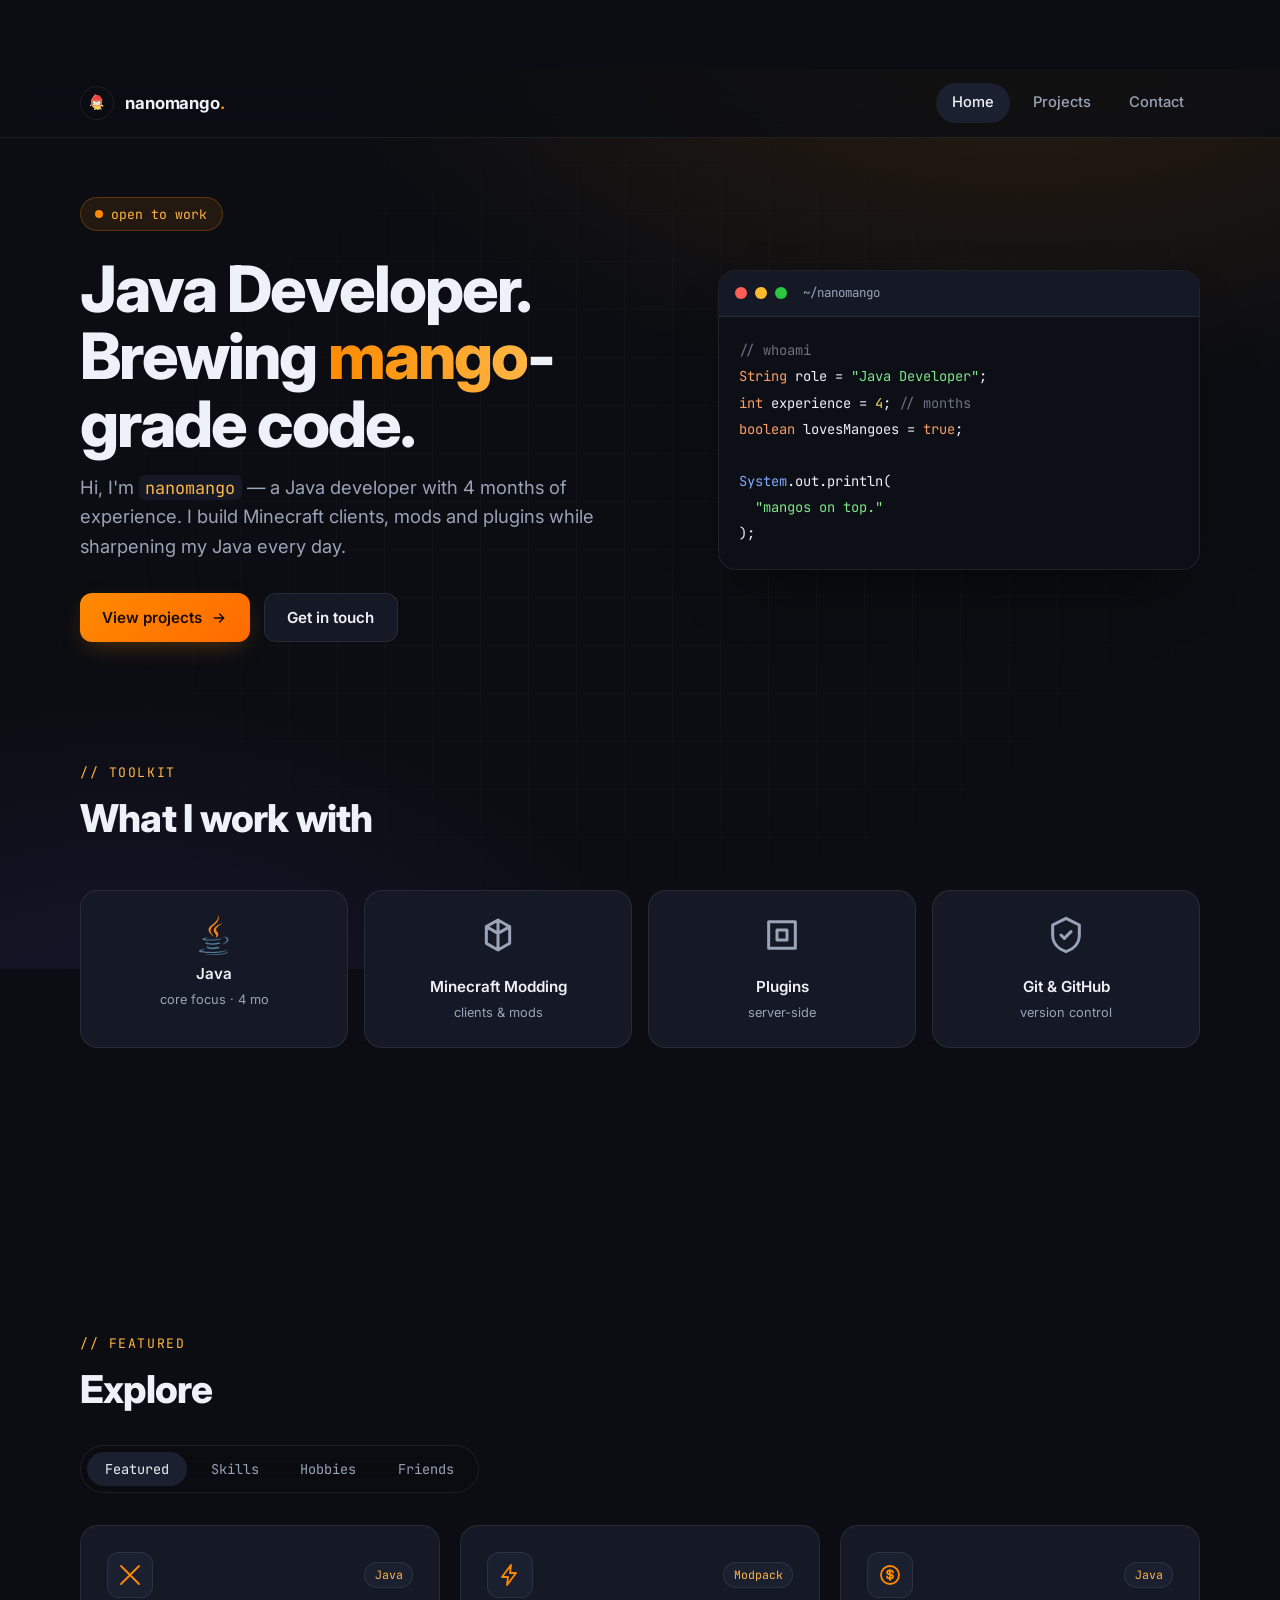
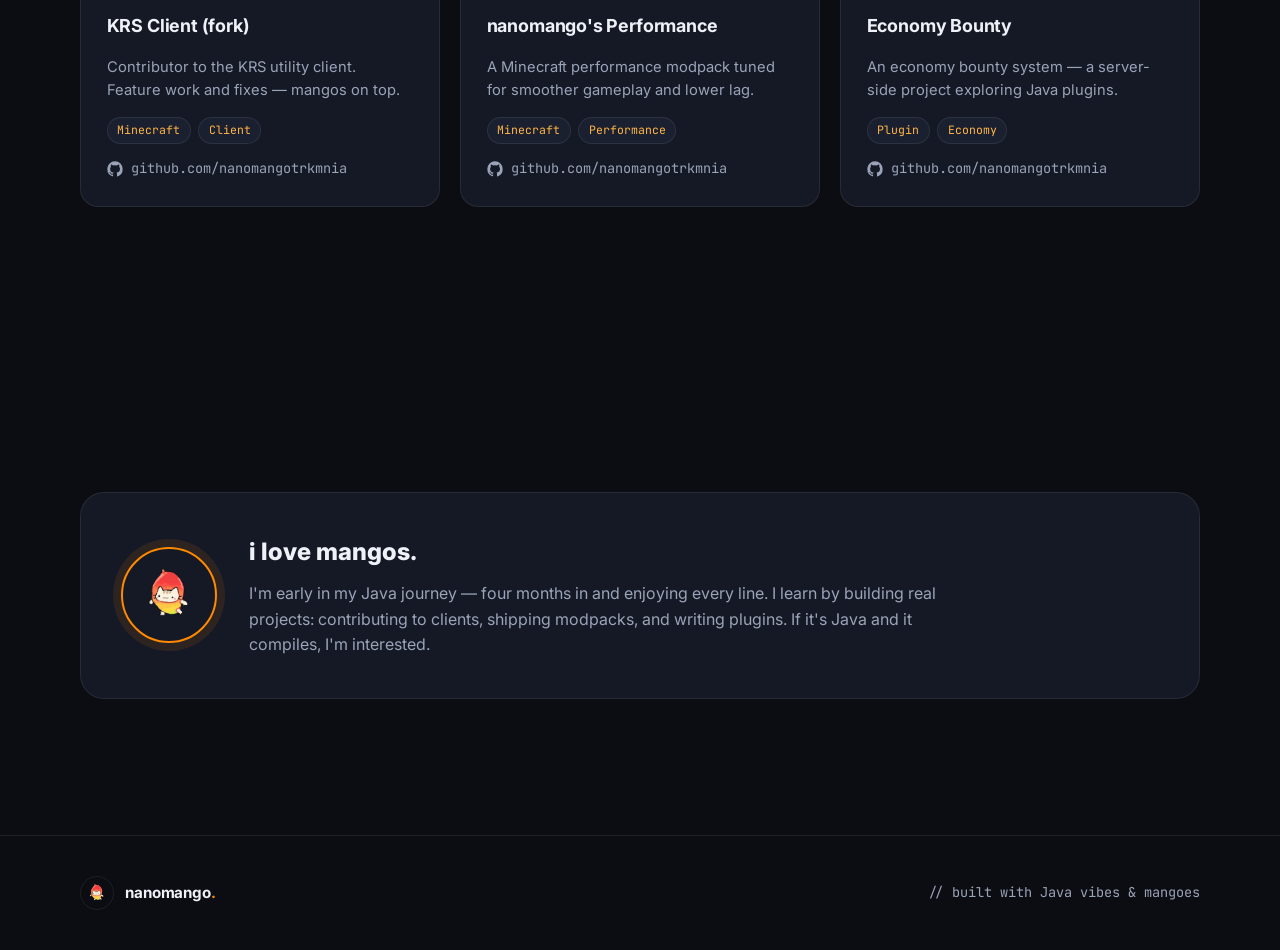
==== commit 0aa41d9b: "amazon friend added" ====
--- a/index.html
+++ b/index.html
@@ -249,6 +249,12 @@
                             <span class="tag">friend</span>
                             <p class="quote">&ldquo;The shortest path was a detour.&rdquo; &mdash; Gyro Zeppeli</p>
                         </div>
+                        <div class="card friend">
+                            <img class="friend-avatar" src="assets/friend-3.png" alt="Amazon">
+                            <h3>Amazon</h3>
+                            <span class="tag">friend</span>
+                            <p class="quote">&ldquo;If there is a goal, there is a goal&rdquo; &mdash; Amazon</p>
+                        </div>
                     </div>
                     <p class="pane-note">More friends, communities &amp; servers will be added here soon.</p>
                 </div>
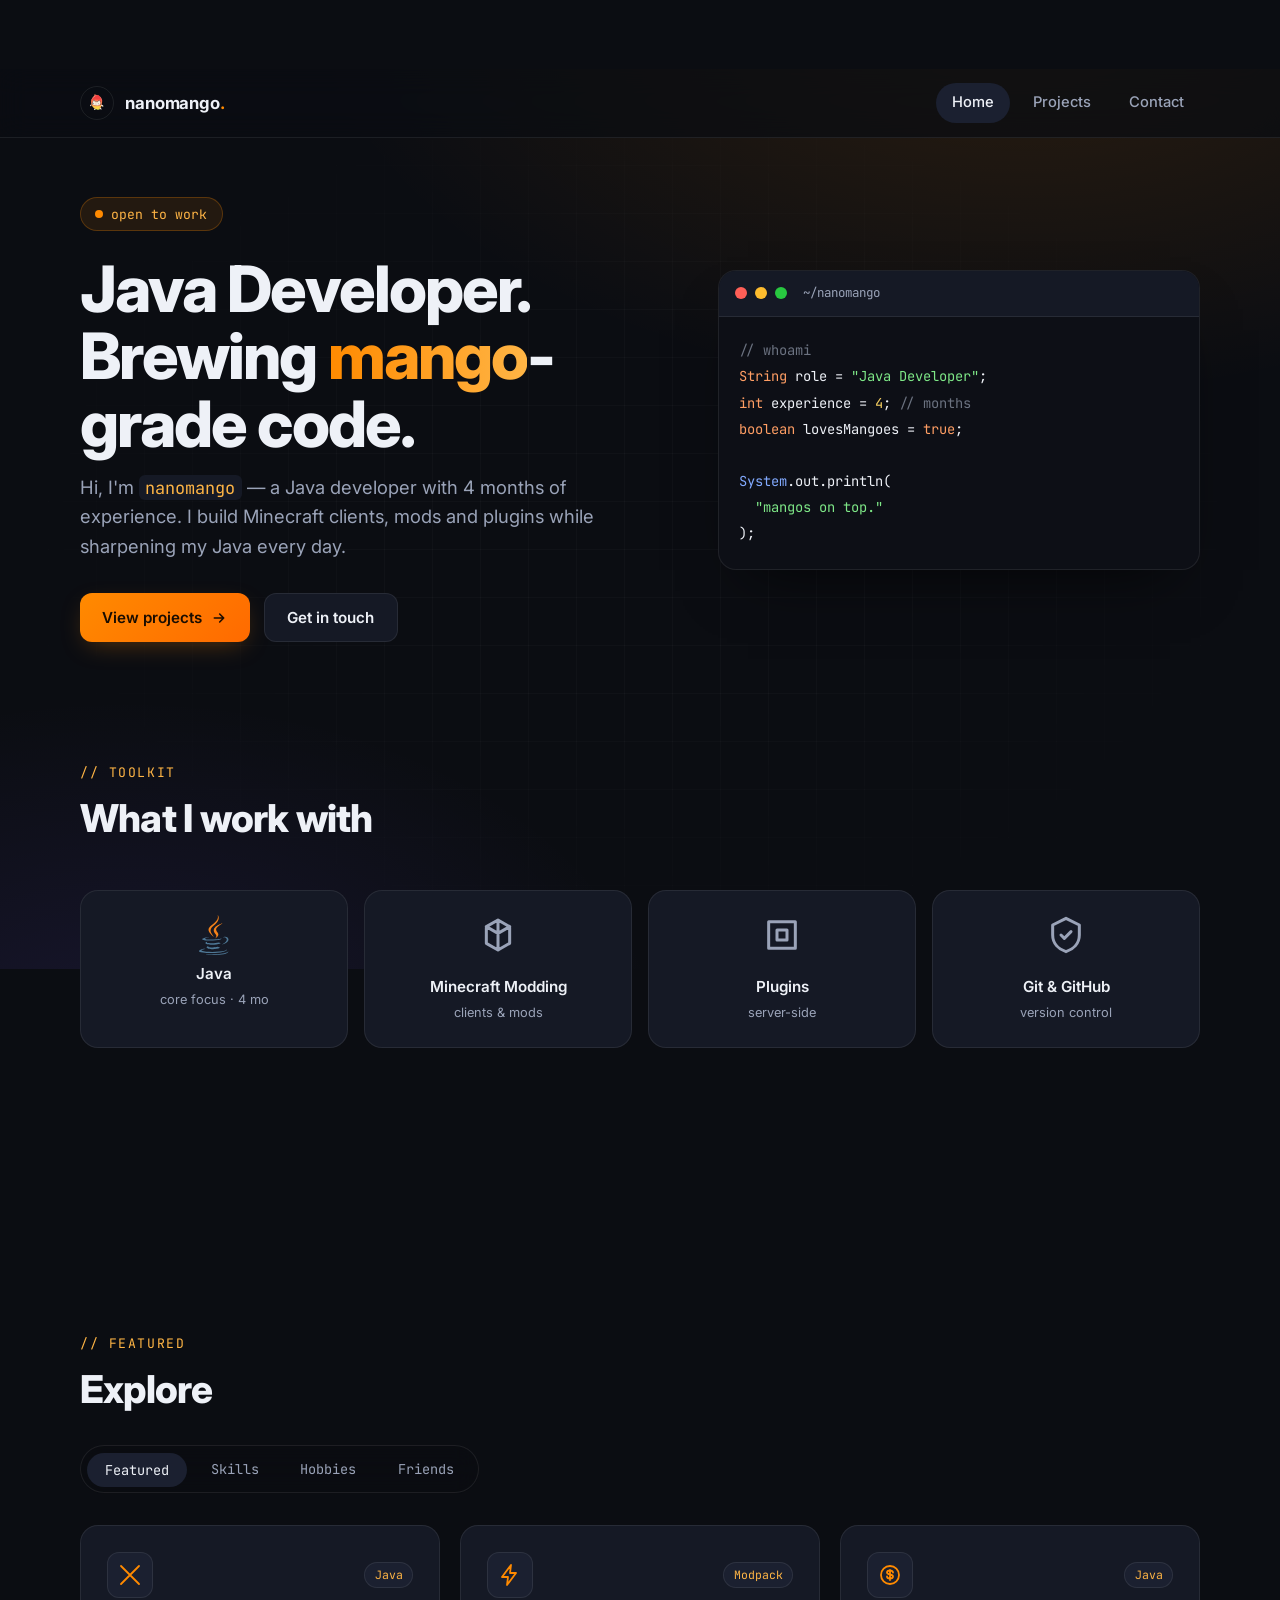
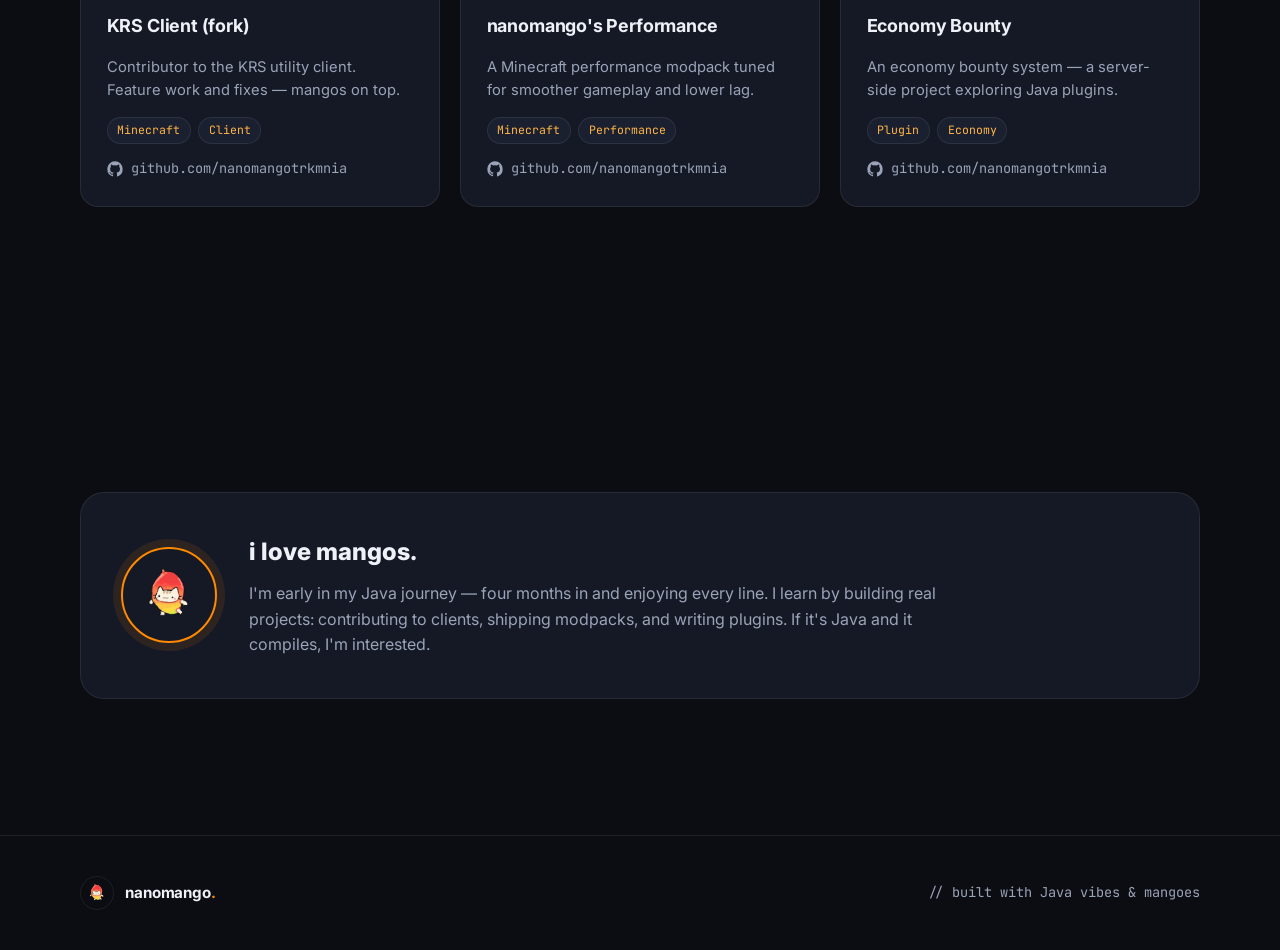
==== commit 9cc4a48d: "amazon friend and quote added" ====
--- a/index.html
+++ b/index.html
@@ -253,7 +253,7 @@
                             <img class="friend-avatar" src="assets/friend-3.png" alt="Amazon">
                             <h3>Amazon</h3>
                             <span class="tag">friend</span>
-                            <p class="quote">&ldquo;If there is a goal, there is a goal&rdquo; &mdash; Amazon</p>
+                            <p class="quote">&ldquo;If there is a hole, there is a goal.&rdquo; &mdash; Amazon</p>
                         </div>
                     </div>
                     <p class="pane-note">More friends, communities &amp; servers will be added here soon.</p>
